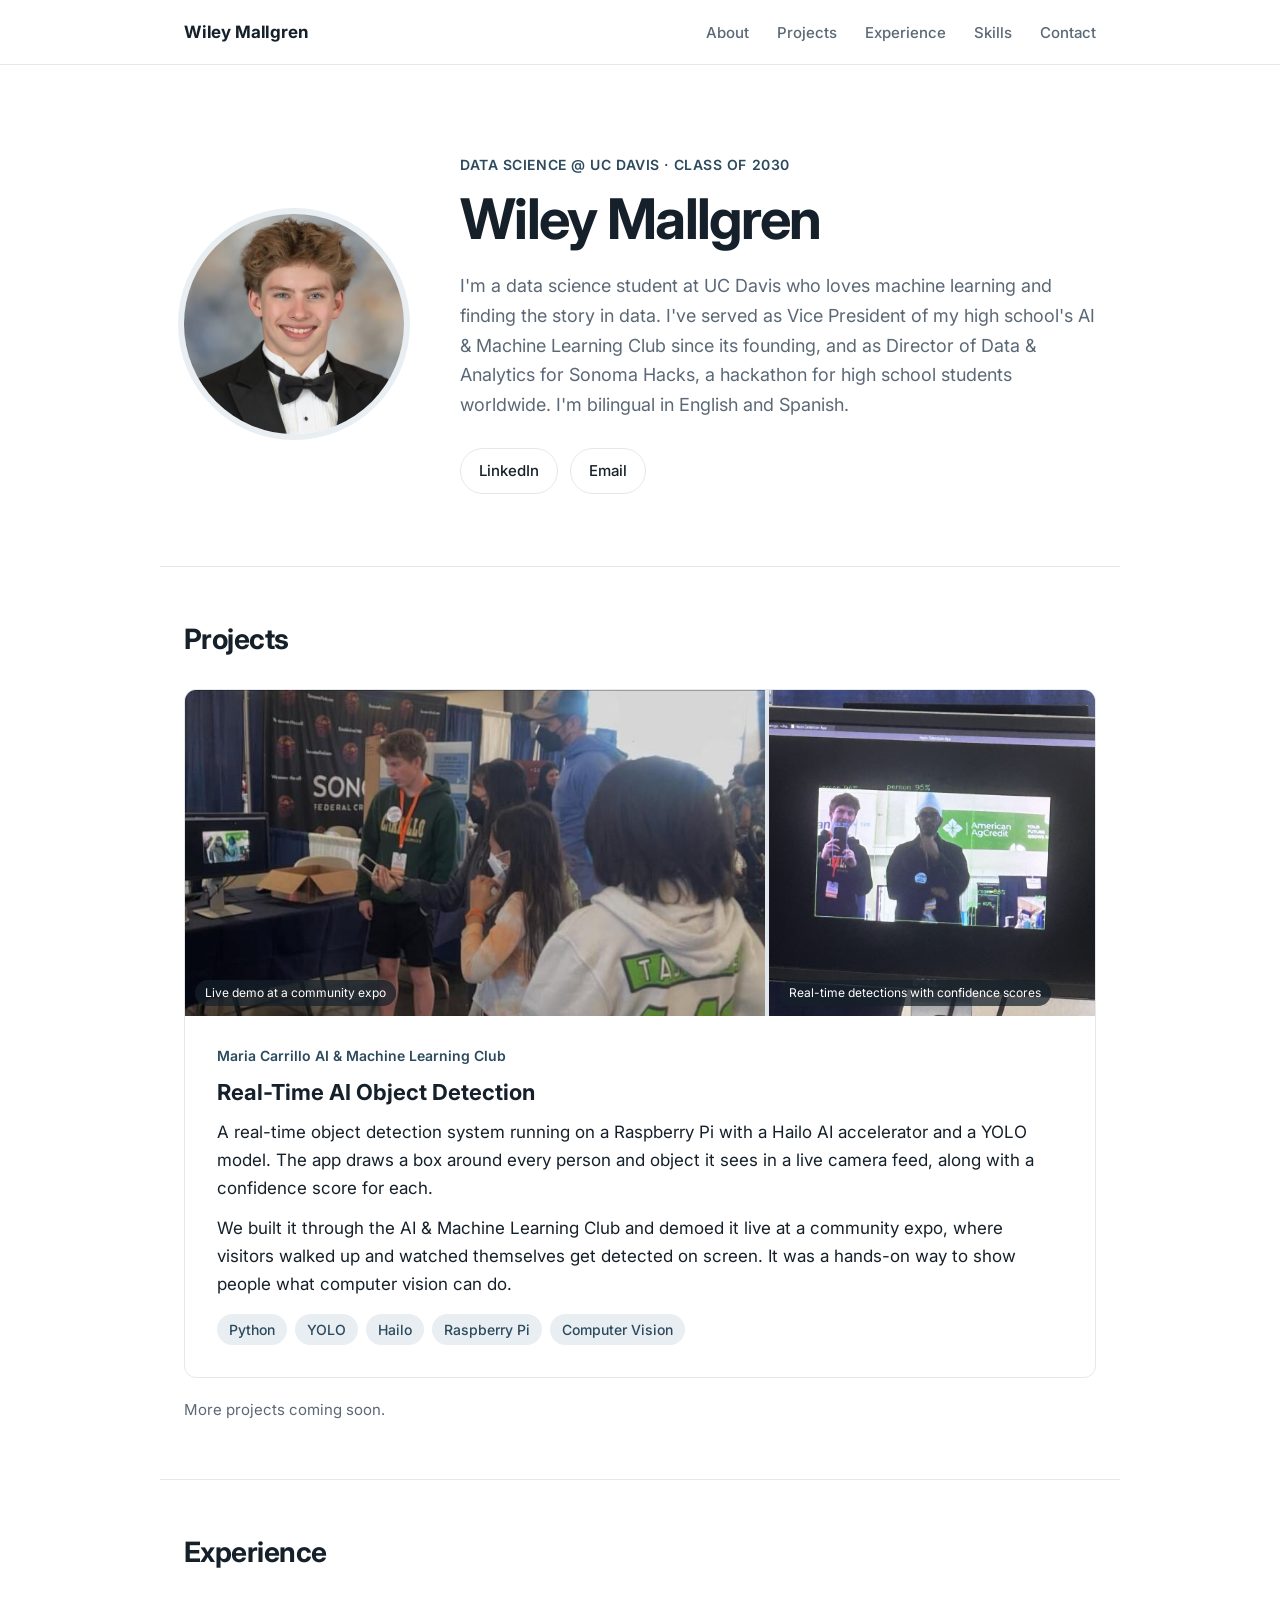
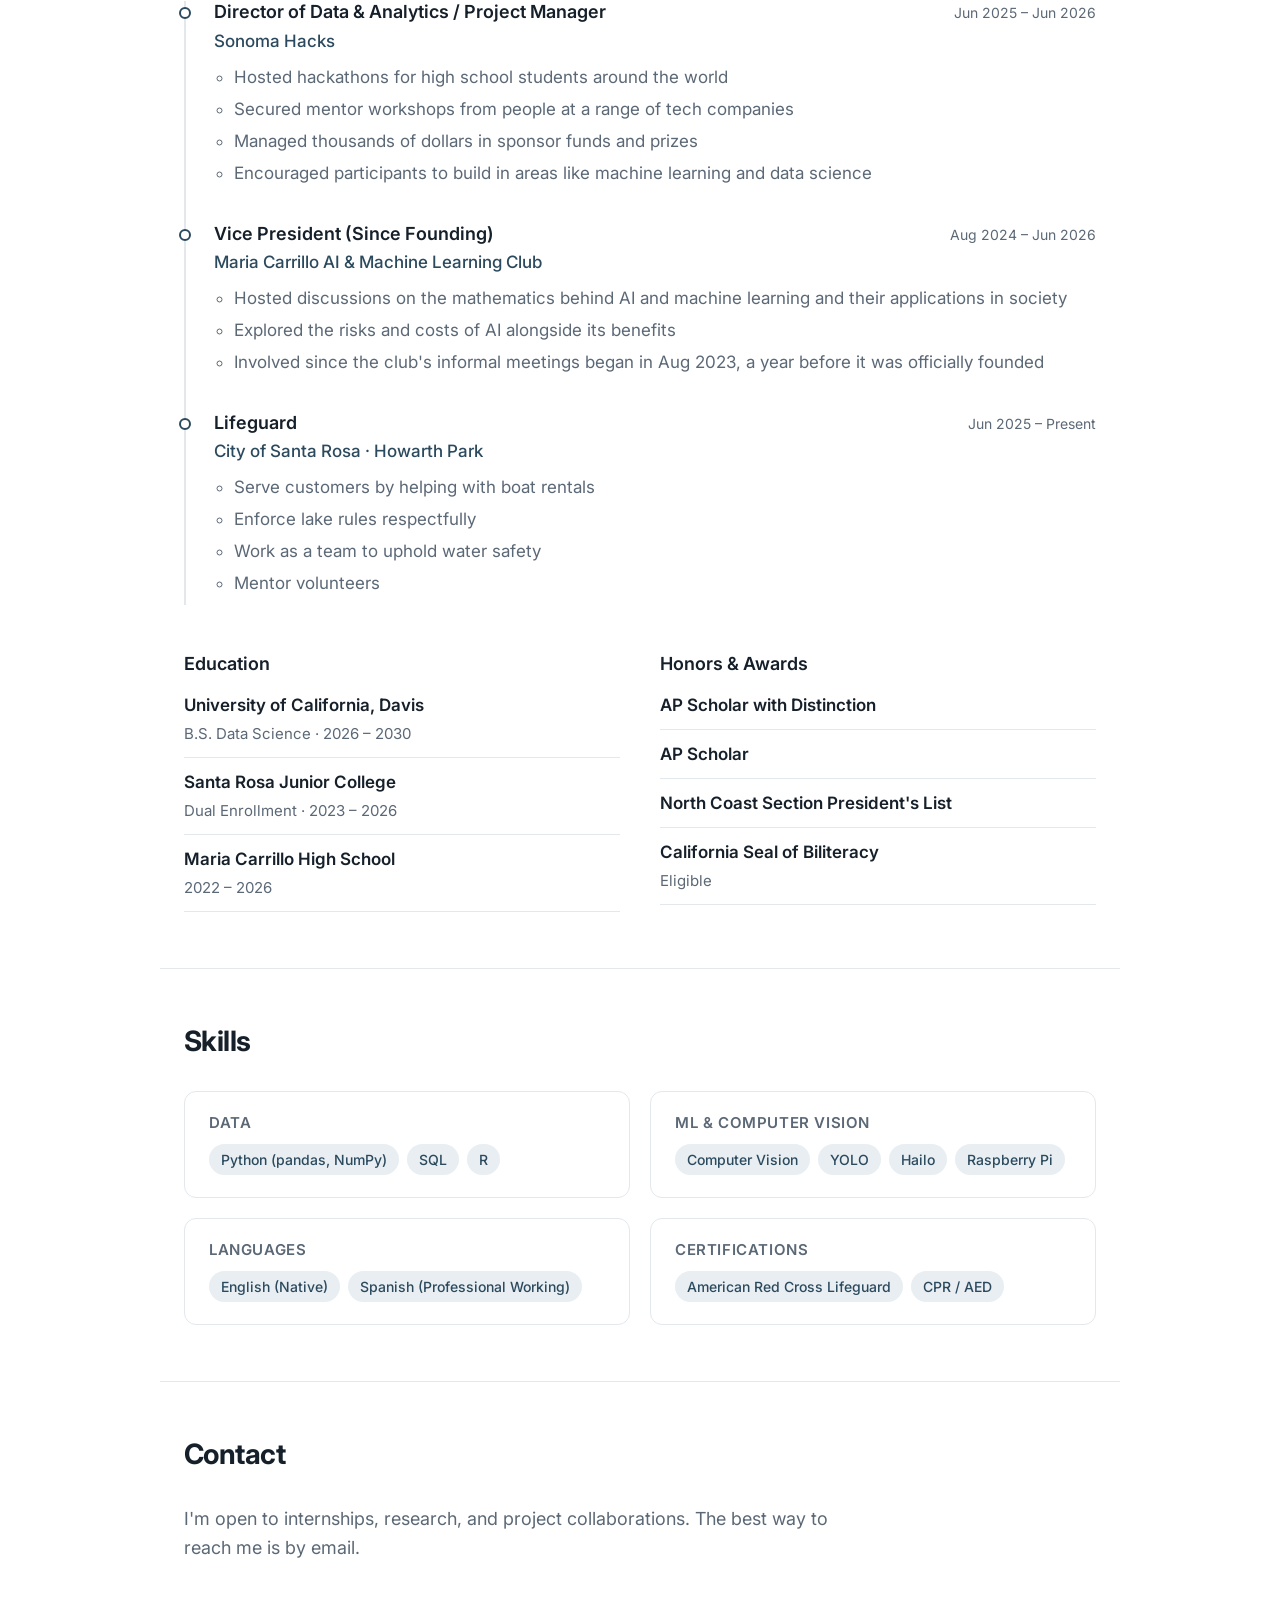
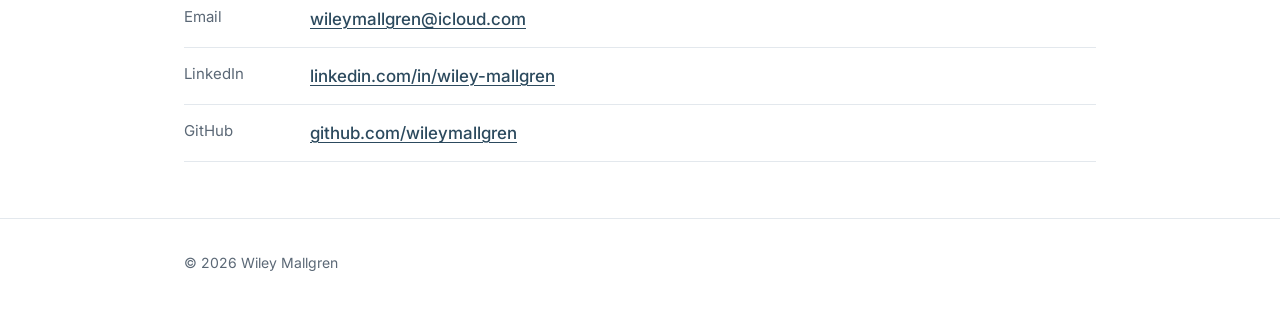
==== index.html @ 2f006214 "Created" ====
<!doctype html>
<html lang="en">
<head>
  <meta charset="utf-8">
  <meta name="viewport" content="width=device-width, initial-scale=1">
  <title>Wiley Mallgren · Data Science</title>
  <meta name="description" content="Wiley Mallgren, Data Science student at UC Davis. Projects in machine learning and computer vision, experience leading hackathons and an AI/ML club.">
  <meta property="og:title" content="Wiley Mallgren · Data Science @ UC Davis">
  <meta property="og:description" content="Data science student interested in machine learning, computer vision, and data analytics.">
  <meta property="og:type" content="website">
  <meta property="og:url" content="https://wileymallgren.github.io/website/">
  <meta property="og:image" content="https://wileymallgren.github.io/website/images/headshot.jpg">
  <link rel="icon" href="data:image/svg+xml,<svg xmlns='http://www.w3.org/2000/svg' viewBox='0 0 64 64'><rect width='64' height='64' rx='14' fill='%232C4A5E'/><text x='50%25' y='54%25' dominant-baseline='middle' text-anchor='middle' font-family='Helvetica,Arial,sans-serif' font-weight='700' font-size='28' fill='white'>WM</text></svg>">
  <link rel="preconnect" href="https://fonts.googleapis.com">
  <link rel="preconnect" href="https://fonts.gstatic.com" crossorigin>
  <link href="https://fonts.googleapis.com/css2?family=Inter:wght@400;500;600;700&display=swap" rel="stylesheet">
  <link rel="stylesheet" href="styles.css">
</head>
<body>
  <header class="site-header">
    <nav class="nav container" aria-label="Main">
      <a class="nav-brand" href="#top">Wiley Mallgren</a>
      <button class="nav-toggle" aria-expanded="false" aria-controls="nav-links" aria-label="Open menu">
        <span></span><span></span><span></span>
      </button>
      <ul class="nav-links" id="nav-links">
        <li><a href="#about">About</a></li>
        <li><a href="#projects">Projects</a></li>
        <li><a href="#experience">Experience</a></li>
        <li><a href="#skills">Skills</a></li>
        <li><a href="#contact">Contact</a></li>
      </ul>
    </nav>
  </header>

  <main id="top">
    <!-- Hero / About -->
    <section class="hero container" id="about">
      <img class="hero-photo" src="images/headshot.jpg" alt="Portrait of Wiley Mallgren" width="480" height="600">
      <div class="hero-text">
        <p class="eyebrow">Data Science @ UC Davis · Class of 2030</p>
        <h1>Wiley Mallgren</h1>
        <p class="lead">
          I'm a data science student at UC Davis who loves machine learning and finding the story in data.
          I've served as Vice President of my high school's AI &amp; Machine Learning Club since its founding,
          and as Director of Data &amp; Analytics for Sonoma Hacks, a hackathon for high school students worldwide.
          I'm bilingual in English and Spanish.
        </p>
        <div class="actions">
          <a class="btn btn-primary" href="resume.pdf" data-resume hidden download>Download Resume</a>
          <a class="btn" href="https://www.linkedin.com/in/wiley-mallgren" target="_blank" rel="noopener">LinkedIn</a>
          <a class="btn" href="mailto:wileymallgren@icloud.com">Email</a>
        </div>
      </div>
    </section>

    <!-- Projects -->
    <section class="section container" id="projects">
      <h2 class="section-title">Projects</h2>

      <article class="project">
        <div class="project-gallery">
          <figure>
            <img src="images/ai-object-detection/expo-demo.jpg" alt="Wiley demoing the object detection app to visitors at an expo booth" width="800" height="450" loading="lazy">
            <figcaption>Live demo at a community expo</figcaption>
          </figure>
          <figure class="tall">
            <img src="images/ai-object-detection/live-detection.jpg" alt="Monitor showing the detection app drawing boxes around people with confidence scores" width="900" height="1200" loading="lazy">
            <figcaption>Real-time detections with confidence scores</figcaption>
          </figure>
        </div>
        <div class="project-body">
          <p class="project-meta">Maria Carrillo AI &amp; Machine Learning Club</p>
          <h3>Real-Time AI Object Detection</h3>
          <p>
            A real-time object detection system running on a Raspberry Pi with a Hailo AI accelerator and a YOLO model.
            The app draws a box around every person and object it sees in a live camera feed, along with a confidence score for each.
          </p>
          <p>
            We built it through the AI &amp; Machine Learning Club and demoed it live at a community expo, where visitors walked up
            and watched themselves get detected on screen. It was a hands-on way to show people what computer vision can do.
          </p>
          <ul class="tags" aria-label="Technologies">
            <li>Python</li><li>YOLO</li><li>Hailo</li><li>Raspberry Pi</li><li>Computer Vision</li>
          </ul>
        </div>
      </article>

      <p class="more-note">More projects coming soon.</p>
    </section>

    <!-- Experience -->
    <section class="section container" id="experience">
      <h2 class="section-title">Experience</h2>

      <ol class="timeline">
        <li class="role">
          <div class="role-head">
            <h3>Director of Data &amp; Analytics / Project Manager</h3>
            <span class="role-dates">Jun 2025 – Jun 2026</span>
          </div>
          <p class="role-org">Sonoma Hacks</p>
          <ul>
            <li>Hosted hackathons for high school students around the world</li>
            <li>Secured mentor workshops from people at a range of tech companies</li>
            <li>Managed thousands of dollars in sponsor funds and prizes</li>
            <li>Encouraged participants to build in areas like machine learning and data science</li>
          </ul>
        </li>
        <li class="role">
          <div class="role-head">
            <h3>Vice President (Since Founding)</h3>
            <span class="role-dates">Aug 2024 – Jun 2026</span>
          </div>
          <p class="role-org">Maria Carrillo AI &amp; Machine Learning Club</p>
          <ul>
            <li>Hosted discussions on the mathematics behind AI and machine learning and their applications in society</li>
            <li>Explored the risks and costs of AI alongside its benefits</li>
            <li>Involved since the club's informal meetings began in Aug 2023, a year before it was officially founded</li>
          </ul>
        </li>
        <li class="role">
          <div class="role-head">
            <h3>Lifeguard</h3>
            <span class="role-dates">Jun 2025 – Present</span>
          </div>
          <p class="role-org">City of Santa Rosa · Howarth Park</p>
          <ul>
            <li>Serve customers by helping with boat rentals</li>
            <li>Enforce lake rules respectfully</li>
            <li>Work as a team to uphold water safety</li>
            <li>Mentor volunteers</li>
          </ul>
        </li>
      </ol>

      <div class="two-col">
        <div>
          <h3 class="sub-title">Education</h3>
          <ul class="plain-list">
            <li>
              <strong>University of California, Davis</strong>
              <span>B.S. Data Science · 2026 – 2030</span>
            </li>
            <li>
              <strong>Santa Rosa Junior College</strong>
              <span>Dual Enrollment · 2023 – 2026</span>
            </li>
            <li>
              <strong>Maria Carrillo High School</strong>
              <span>2022 – 2026</span>
            </li>
          </ul>
        </div>
        <div>
          <h3 class="sub-title">Honors &amp; Awards</h3>
          <ul class="plain-list">
            <li><strong>AP Scholar with Distinction</strong></li>
            <li><strong>AP Scholar</strong></li>
            <li><strong>North Coast Section President's List</strong></li>
            <li><strong>California Seal of Biliteracy</strong><span>Eligible</span></li>
          </ul>
        </div>
      </div>
    </section>

    <!-- Skills -->
    <section class="section container" id="skills">
      <h2 class="section-title">Skills</h2>
      <div class="skill-groups">
        <div class="skill-group">
          <h3>Data</h3>
          <ul class="tags"><li>Python (pandas, NumPy)</li><li>SQL</li><li>R</li></ul>
        </div>
        <div class="skill-group">
          <h3>ML &amp; Computer Vision</h3>
          <ul class="tags"><li>Computer Vision</li><li>YOLO</li><li>Hailo</li><li>Raspberry Pi</li></ul>
        </div>
        <div class="skill-group">
          <h3>Languages</h3>
          <ul class="tags"><li>English (Native)</li><li>Spanish (Professional Working)</li></ul>
        </div>
        <div class="skill-group">
          <h3>Certifications</h3>
          <ul class="tags"><li>American Red Cross Lifeguard</li><li>CPR / AED</li></ul>
        </div>
      </div>
    </section>

    <!-- Contact -->
    <section class="section container contact" id="contact">
      <h2 class="section-title">Contact</h2>
      <p class="lead">I'm open to internships, research, and project collaborations. The best way to reach me is by email.</p>
      <ul class="contact-list">
        <li><span>Email</span><a href="mailto:wileymallgren@icloud.com">wileymallgren@icloud.com</a></li>
        <li><span>LinkedIn</span><a href="https://www.linkedin.com/in/wiley-mallgren" target="_blank" rel="noopener">linkedin.com/in/wiley-mallgren</a></li>
        <li><span>GitHub</span><a href="https://github.com/wileymallgren" target="_blank" rel="noopener">github.com/wileymallgren</a></li>
      </ul>
    </section>
  </main>

  <footer class="site-footer">
    <div class="container">© <span id="year">2026</span> Wiley Mallgren</div>
  </footer>

  <script src="script.js"></script>
</body>
</html>
---- styles.css ----
:root {
  --bg: #ffffff;
  --bg-soft: #f5f7f9;
  --text: #16202a;
  --muted: #5b6876;
  --line: #e3e8ed;
  --accent: #2c4a5e;
  --accent-soft: #e8eef2;
  --radius: 12px;
  --max: 960px;
  --header-h: 64px;
}

*, *::before, *::after { box-sizing: border-box; }

html { scroll-behavior: smooth; scroll-padding-top: calc(var(--header-h) + 16px); }

body {
  margin: 0;
  background: var(--bg);
  color: var(--text);
  font-family: "Inter", system-ui, -apple-system, "Segoe UI", sans-serif;
  font-size: 17px;
  line-height: 1.65;
  -webkit-font-smoothing: antialiased;
}

img { max-width: 100%; display: block; }

a { color: var(--accent); text-underline-offset: 3px; }
a:hover { text-decoration-thickness: 2px; }

h1, h2, h3 { line-height: 1.2; margin: 0; }

.container {
  width: 100%;
  max-width: var(--max);
  margin: 0 auto;
  padding: 0 24px;
}

/* ---------- Header / nav ---------- */
.site-header {
  position: sticky;
  top: 0;
  z-index: 10;
  background: rgba(255, 255, 255, 0.92);
  backdrop-filter: saturate(180%) blur(8px);
  border-bottom: 1px solid var(--line);
}

.nav {
  height: var(--header-h);
  display: flex;
  align-items: center;
  justify-content: space-between;
}

.nav-brand {
  font-weight: 700;
  color: var(--text);
  text-decoration: none;
  letter-spacing: -0.01em;
}

.nav-links {
  display: flex;
  gap: 28px;
  list-style: none;
  margin: 0;
  padding: 0;
}

.nav-links a {
  color: var(--muted);
  text-decoration: none;
  font-size: 15px;
  font-weight: 500;
}
.nav-links a:hover { color: var(--accent); }

.nav-toggle {
  display: none;
  background: none;
  border: 0;
  padding: 8px;
  cursor: pointer;
}
.nav-toggle span {
  display: block;
  width: 22px;
  height: 2px;
  margin: 5px 0;
  background: var(--text);
  transition: transform 0.2s, opacity 0.2s;
}

/* ---------- Buttons ---------- */
.btn {
  display: inline-block;
  padding: 10px 18px;
  border: 1px solid var(--line);
  border-radius: 999px;
  color: var(--text);
  text-decoration: none;
  font-size: 15px;
  font-weight: 500;
  transition: border-color 0.15s, background 0.15s;
}
.btn:hover { border-color: var(--accent); background: var(--accent-soft); }

.btn-primary { background: var(--accent); border-color: var(--accent); color: #fff; }
.btn-primary:hover { background: #213848; border-color: #213848; }

.btn[hidden] { display: none; }

/* ---------- Hero ---------- */
.hero {
  display: grid;
  grid-template-columns: 220px 1fr;
  gap: 56px;
  align-items: center;
  padding-top: 88px;
  padding-bottom: 72px;
}

.hero-photo {
  width: 220px;
  height: 220px;
  border-radius: 50%;
  object-fit: cover;
  object-position: 50% 25%;
  box-shadow: 0 0 0 6px var(--accent-soft);
}

.eyebrow {
  margin: 0 0 10px;
  color: var(--accent);
  font-size: 14px;
  font-weight: 600;
  letter-spacing: 0.04em;
  text-transform: uppercase;
}

.hero h1 {
  font-size: clamp(40px, 6vw, 56px);
  font-weight: 700;
  letter-spacing: -0.03em;
}

.lead { color: var(--muted); font-size: 18px; margin: 18px 0 0; max-width: 60ch; }

.actions { display: flex; flex-wrap: wrap; gap: 12px; margin-top: 28px; }

/* ---------- Sections ---------- */
.section { padding-top: 56px; padding-bottom: 56px; border-top: 1px solid var(--line); }

.section-title {
  font-size: 28px;
  font-weight: 700;
  letter-spacing: -0.02em;
  margin-bottom: 32px;
}

.sub-title { font-size: 18px; font-weight: 600; margin-bottom: 16px; }

/* ---------- Projects ---------- */
.project {
  border: 1px solid var(--line);
  border-radius: var(--radius);
  overflow: hidden;
}

.project-gallery {
  display: grid;
  grid-template-columns: 16fr 9fr;
  gap: 4px;
  background: var(--line);
}

.project-gallery figure { margin: 0; position: relative; background: var(--bg-soft); }

.project-gallery img {
  width: 100%;
  height: 100%;
  aspect-ratio: 16 / 9;
  object-fit: cover;
}
.project-gallery .tall img { object-position: 50% 45%; }

.project-gallery figcaption {
  position: absolute;
  left: 10px;
  bottom: 10px;
  padding: 3px 10px;
  border-radius: 999px;
  background: rgba(22, 32, 42, 0.72);
  color: #fff;
  font-size: 12px;
}

.project-body { padding: 28px 32px 32px; }
.project-body h3 { font-size: 22px; font-weight: 700; margin: 4px 0 12px; }
.project-body p { margin: 0 0 12px; }

.project-meta { color: var(--accent); font-size: 14px; font-weight: 600; margin: 0; }

.more-note { color: var(--muted); font-size: 15px; margin: 20px 0 0; }

/* ---------- Tags ---------- */
.tags {
  display: flex;
  flex-wrap: wrap;
  gap: 8px;
  list-style: none;
  margin: 16px 0 0;
  padding: 0;
}
.tags li {
  padding: 4px 12px;
  border-radius: 999px;
  background: var(--accent-soft);
  color: var(--accent);
  font-size: 14px;
  font-weight: 500;
}

/* ---------- Experience ---------- */
.timeline { list-style: none; margin: 0; padding: 0; }

.role {
  position: relative;
  padding: 0 0 36px 28px;
  border-left: 2px solid var(--line);
}
.role:last-child { padding-bottom: 8px; }
.role::before {
  content: "";
  position: absolute;
  left: -7px;
  top: 6px;
  width: 12px;
  height: 12px;
  border-radius: 50%;
  background: var(--bg);
  border: 2px solid var(--accent);
}

.role-head {
  display: flex;
  flex-wrap: wrap;
  justify-content: space-between;
  gap: 4px 16px;
  align-items: baseline;
}
.role-head h3 { font-size: 18px; font-weight: 600; }
.role-dates { color: var(--muted); font-size: 14px; white-space: nowrap; }
.role-org { color: var(--accent); font-weight: 500; margin: 2px 0 8px; }
.role ul { margin: 0; padding-left: 20px; color: var(--muted); }
.role li + li { margin-top: 4px; }

.two-col {
  display: grid;
  grid-template-columns: 1fr 1fr;
  gap: 40px;
  margin-top: 48px;
}

.plain-list { list-style: none; margin: 0; padding: 0; }
.plain-list li { padding: 10px 0; border-bottom: 1px solid var(--line); }
.plain-list li:first-child { padding-top: 0; }
.plain-list strong { display: block; font-weight: 600; }
.plain-list span { color: var(--muted); font-size: 15px; }

/* ---------- Skills ---------- */
.skill-groups {
  display: grid;
  grid-template-columns: repeat(2, 1fr);
  gap: 20px;
}
.skill-group {
  padding: 22px 24px;
  border: 1px solid var(--line);
  border-radius: var(--radius);
}
.skill-group h3 { font-size: 15px; font-weight: 600; color: var(--muted); text-transform: uppercase; letter-spacing: 0.04em; }
.skill-group .tags { margin-top: 12px; }

/* ---------- Contact ---------- */
.contact .lead { margin-top: 0; }

.contact-list { list-style: none; margin: 28px 0 0; padding: 0; }
.contact-list li {
  display: grid;
  grid-template-columns: 110px 1fr;
  gap: 16px;
  padding: 14px 0;
  border-bottom: 1px solid var(--line);
}
.contact-list span { color: var(--muted); font-size: 15px; }
.contact-list a { font-weight: 500; overflow-wrap: anywhere; }

/* ---------- Footer ---------- */
.site-footer {
  padding: 32px 0 40px;
  color: var(--muted);
  font-size: 14px;
  border-top: 1px solid var(--line);
}

/* ---------- Responsive ---------- */
@media (max-width: 760px) {
  body { font-size: 16px; }
  .container { padding: 0 16px; }

  .nav-toggle { display: block; }
  .nav-links {
    display: none;
    position: absolute;
    top: var(--header-h);
    left: 0;
    right: 0;
    flex-direction: column;
    gap: 0;
    padding: 8px 16px 16px;
    background: var(--bg);
    border-bottom: 1px solid var(--line);
  }
  .nav-links.open { display: flex; }
  .nav-links a { display: block; padding: 10px 0; font-size: 16px; }

  .nav-toggle[aria-expanded="true"] span:nth-child(1) { transform: translateY(7px) rotate(45deg); }
  .nav-toggle[aria-expanded="true"] span:nth-child(2) { opacity: 0; }
  .nav-toggle[aria-expanded="true"] span:nth-child(3) { transform: translateY(-7px) rotate(-45deg); }

  .hero {
    grid-template-columns: 1fr;
    gap: 28px;
    padding-top: 48px;
    padding-bottom: 48px;
    text-align: center;
  }
  .hero-photo { width: 160px; height: 160px; margin: 0 auto; }
  .lead { margin-left: auto; margin-right: auto; }
  .actions { justify-content: center; }
  .contact .lead { text-align: left; }

  .section { padding-top: 44px; padding-bottom: 44px; }

  .project-gallery { grid-template-columns: 1fr; }
  .project-gallery .tall img { aspect-ratio: 4 / 3; }
  .project-body { padding: 22px 20px 24px; }

  .two-col, .skill-groups { grid-template-columns: 1fr; }
  .contact-list li { grid-template-columns: 1fr; gap: 2px; }
}

@media (prefers-reduced-motion: reduce) {
  html { scroll-behavior: auto; }
  * { transition: none !important; }
}
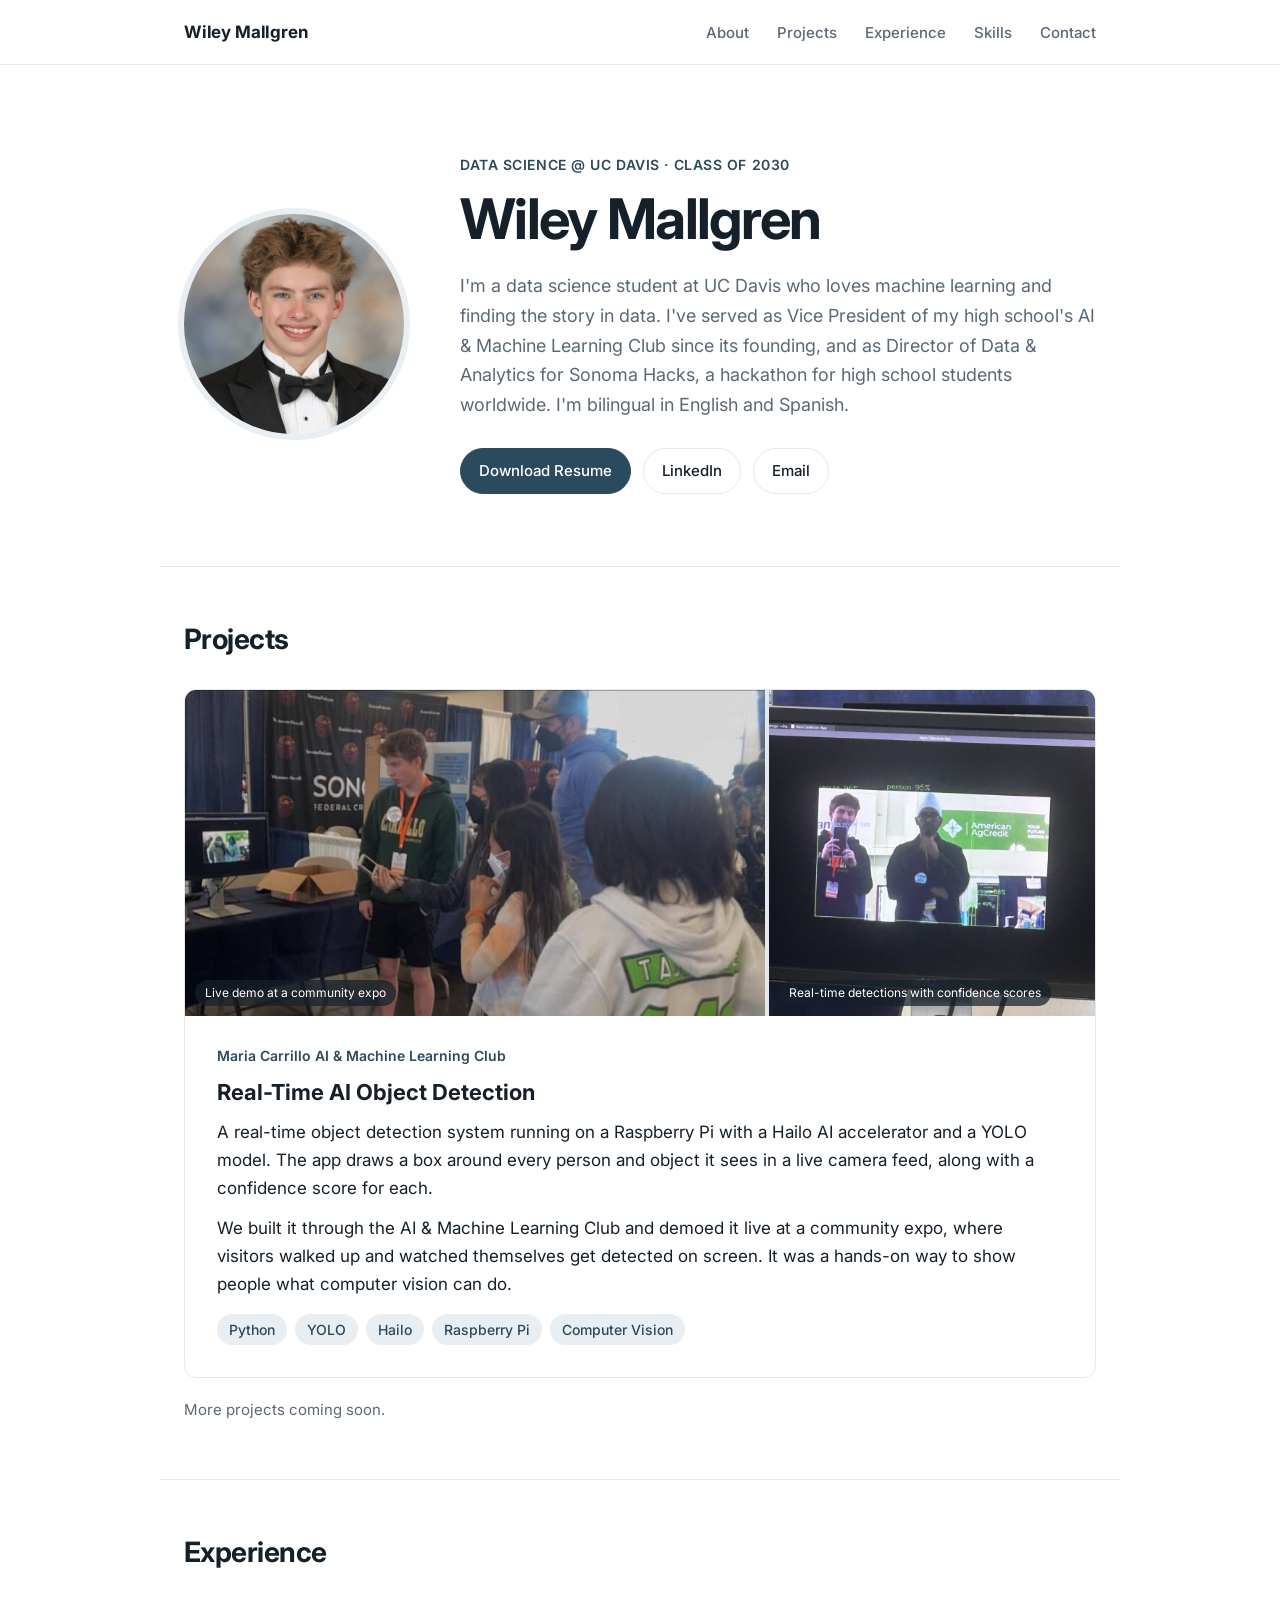
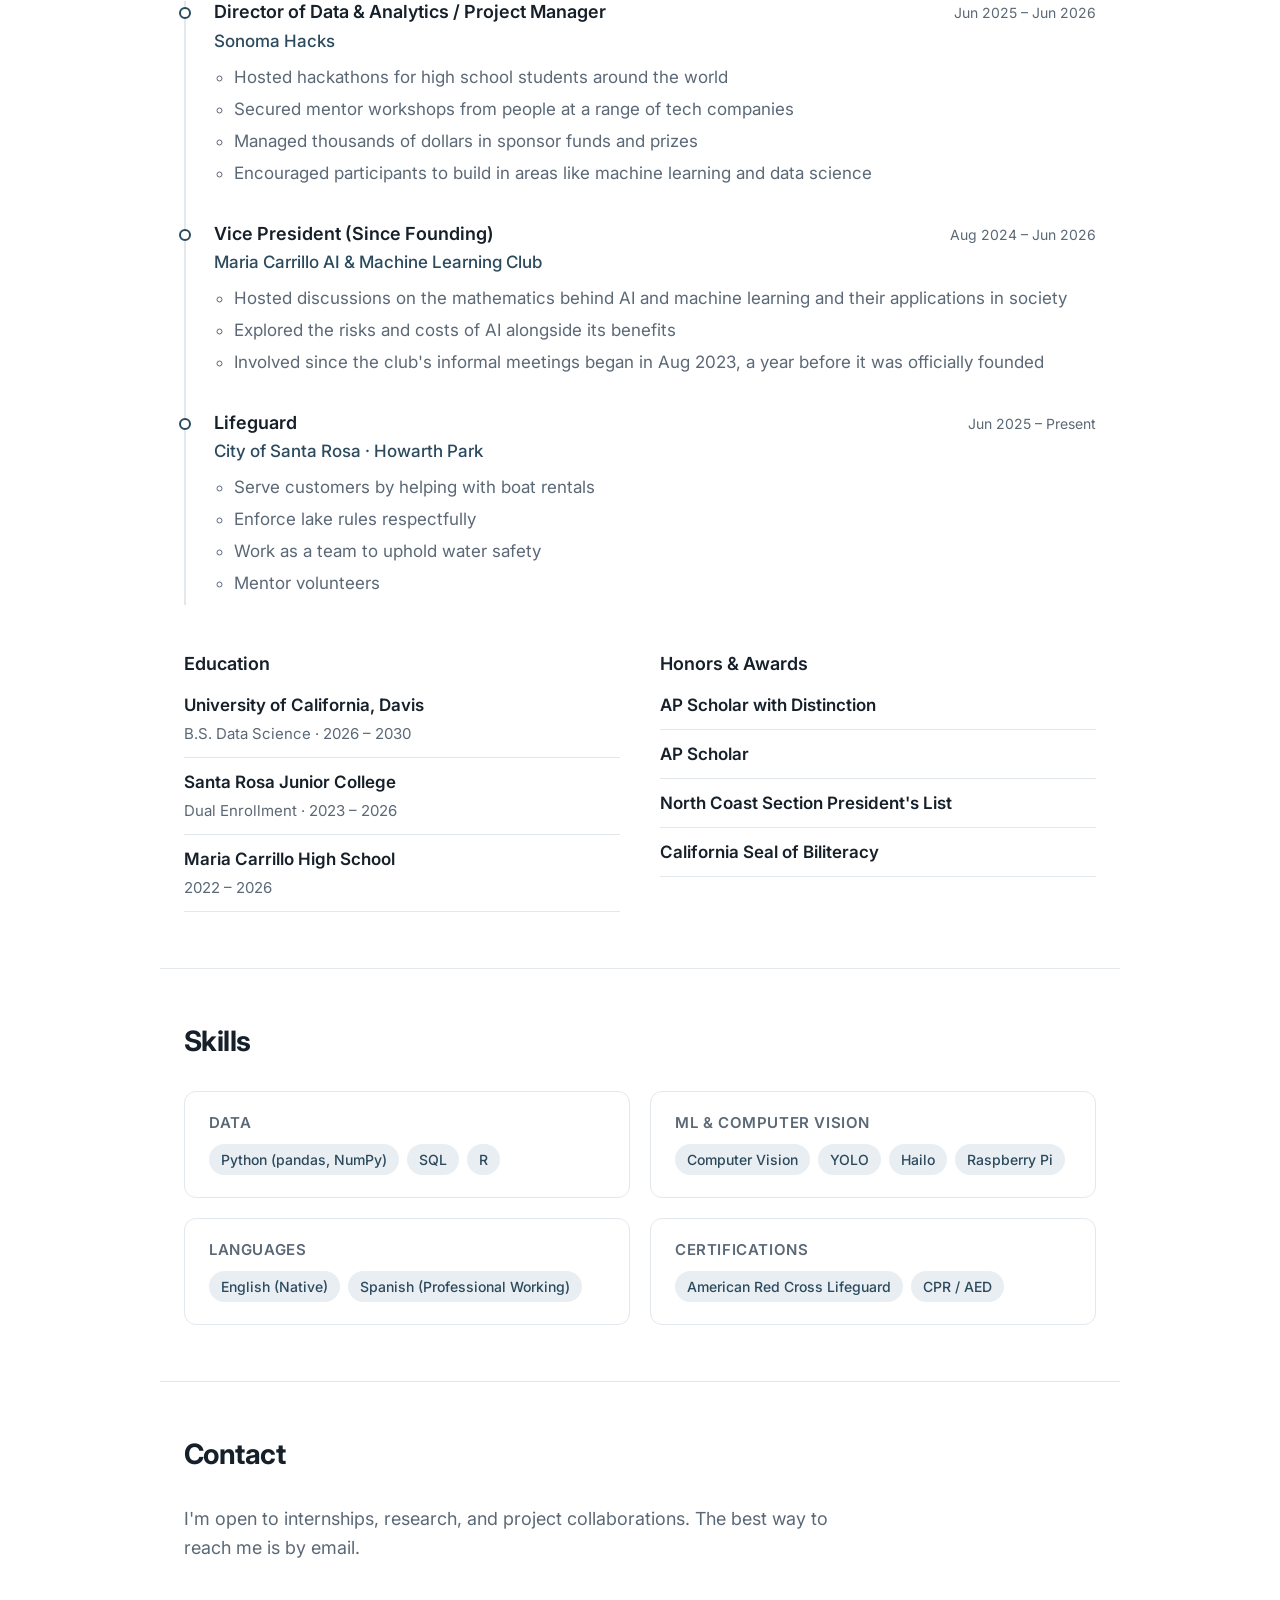
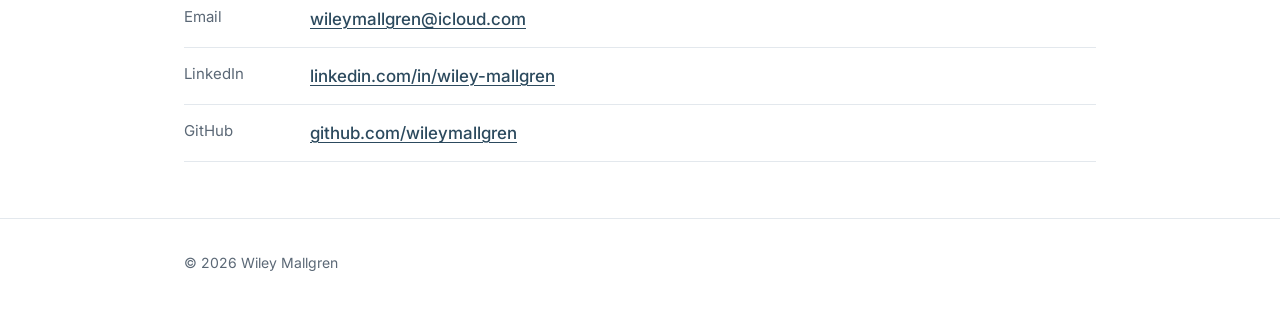
==== commit 04a1d8ac: "Update" ====
--- a/index.html
+++ b/index.html
@@ -158,7 +158,7 @@
             <li><strong>AP Scholar with Distinction</strong></li>
             <li><strong>AP Scholar</strong></li>
             <li><strong>North Coast Section President's List</strong></li>
-            <li><strong>California Seal of Biliteracy</strong><span>Eligible</span></li>
+            <li><strong>California Seal of Biliteracy</strong></li>
           </ul>
         </div>
       </div>
